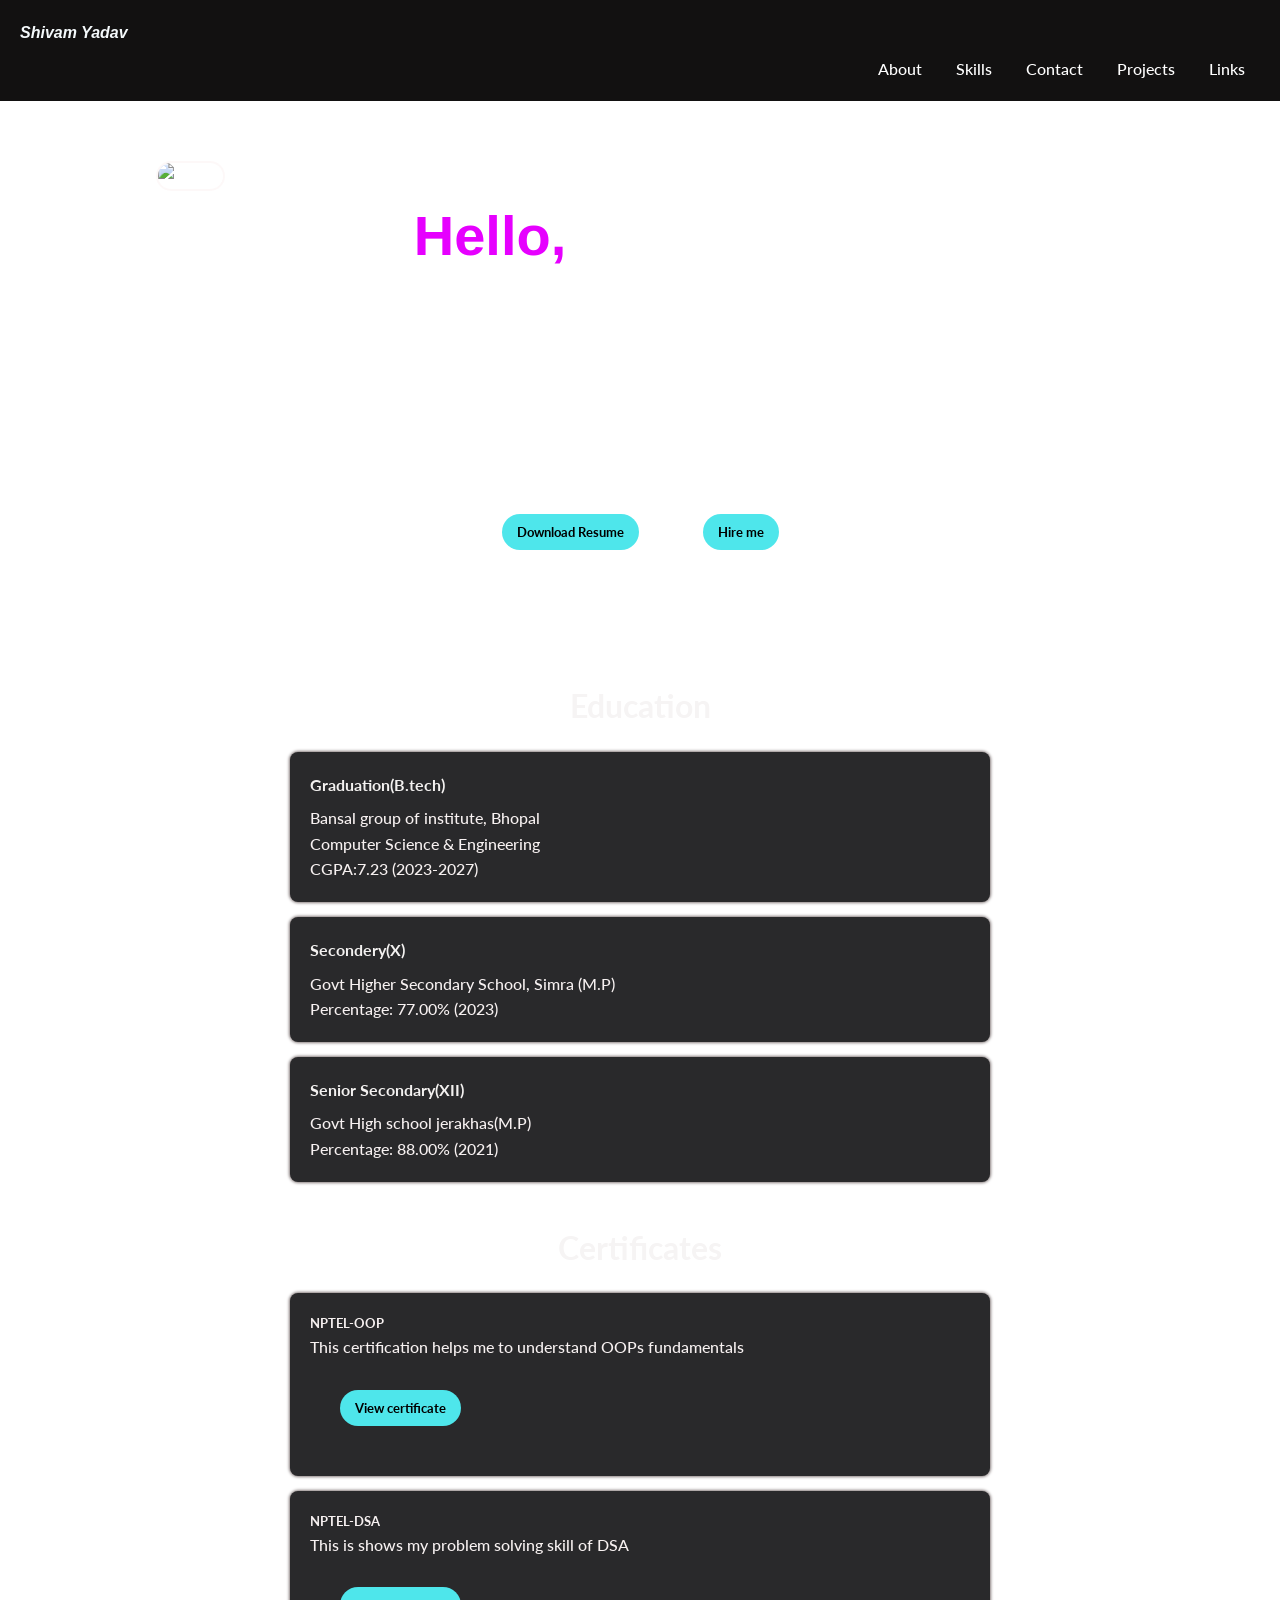
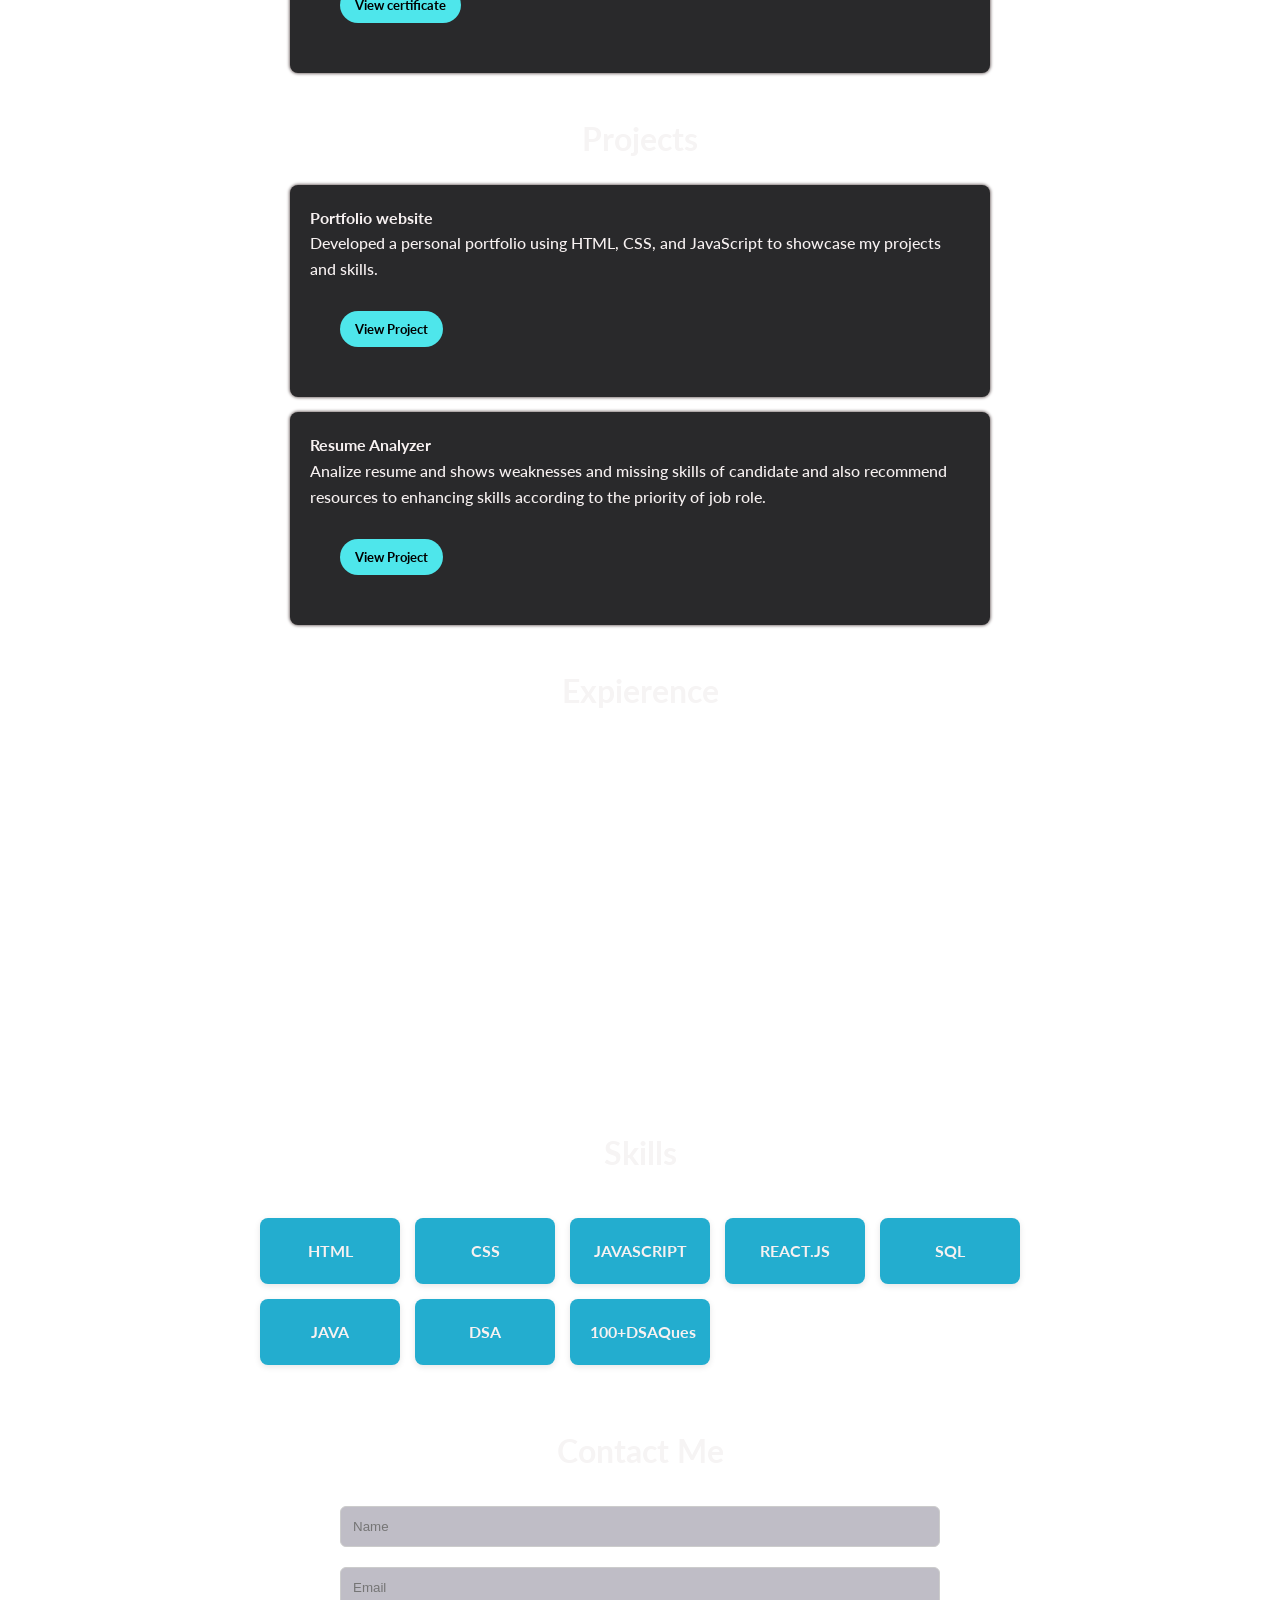
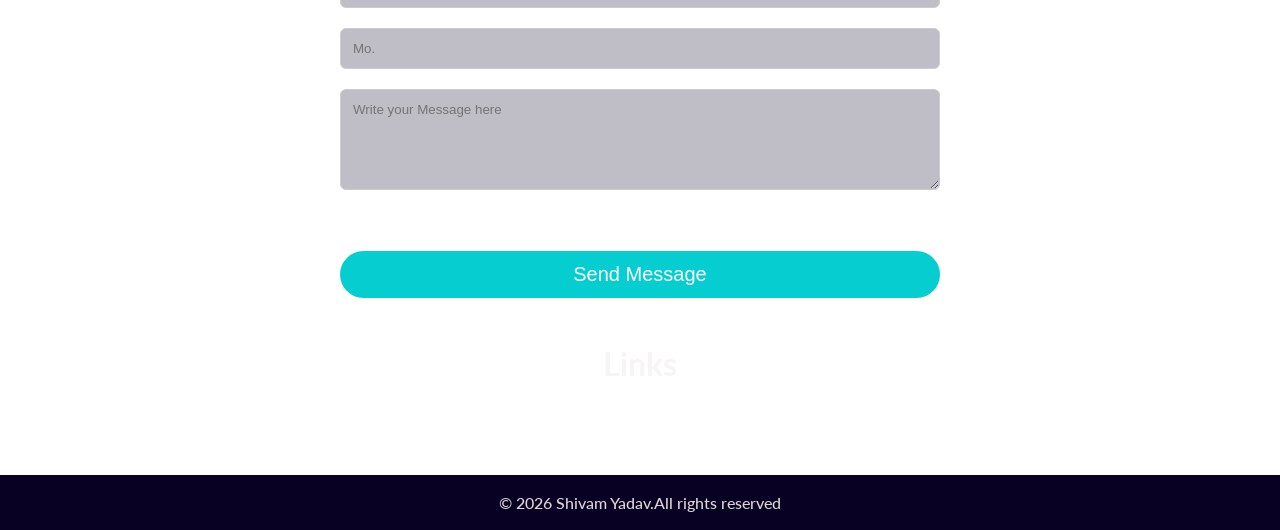
==== index.html @ 812fa4e8 "Rename learn.html to index.html" ====
<!DOCTYPE html>
<html lang="en">
<head>
    <meta charset="UTF-8">
    <meta name="viewport" content="width=device-width, initial-scale=1.0">
    <title>portfolio | shivam yadav</title>
    <link rel="preconnect" href="https://fonts.googleapis.com">
<link rel="preconnect" href="https://fonts.gstatic.com" crossorigin>
<link href="https://fonts.googleapis.com/css2?family=Lato:ital,wght@0,100;0,300;0,400;0,700;0,900;1,100;1,300;1,400;1,700;1,900&display=swap" rel="stylesheet">
<link rel="stylesheet" href="style.css">
    
<body>
    <header>
        <h2 id="logo">Shivam Yadav </h2>
        <nav >
          <a href="#Education">About </a> 
          <a href="#skills">Skills</a>
          <a href="#contact">Contact</a>
          <a href="#Projects">Projects</a>
          <a href="#links">Links</a>
        </nav>
    </header>
    <section class="hero">
        <img src="ydv.png" alt="shivam">
         <h1 id="hello">Hello,</h1>
        <h1><b>I'm Shivam  Yadav</b> </h1>
        <p>Finding a web development role where I can apply my front-end and back-end skills to design responsive and
efficient websites while continuously learning and growing as a developer.   </p>
        <a href="https://drive.google.com/file/d/1dTN6wx2rt1UvcywvHw107HE8gK0ErtZm/view?usp=sharing"><button id="btn"> Download Resume</button></a>
        <a href="#contact"><button id="btn">Hire me</button></a>
    </section>
    <section id="Education">
   <div class="education">
      <h2>Education</h2>
      <div id ="p1">
         <h4>Graduation(B.tech)</h4>
         <p>Bansal group of institute, Bhopal</p>
         <p>Computer Science & Engineering</p>
         <p>CGPA:7.23 (2023-2027)</p> 
      </div>
      <div id ="p1">
        <h4>Secondery(X)</h4>
        <p>Govt Higher Secondary School, Simra (M.P)
        <p>Percentage: 77.00% (2023)</p>
       </div>
      <div id ="p1">
        <h4>Senior Secondary(XII)</h4>
          <p>Govt High school jerakhas(M.P)</p>
          <p>Percentage: 88.00% (2021)</p>
     </div>
   </div>
    </section>
    <section id="certificates">
    <h2>Certificates</h2>
    <div class="certificate">
      <div id="p1"> 
        <h5>NPTEL-OOP</h5> 
        <p>This certification helps me to understand OOPs fundamentals</p>
       <a href="https://drive.google.com/file/d/1rb3NZRho2ADKyFc8weiMHz6QaBkxJdL8/view?usp=sharing"> 
       <button id="btn">View certificate</button></a>
       </div>
      <div id="p1"> 
          <h5>NPTEL-DSA</h5> 
          <P>This is shows my problem solving skill of DSA  </P>
       <a href="https://drive.google.com/file/d/1Ivmy9GYW-xozUu5-rt2UdjD9_EbhtNQN/view?usp=sharing"> 
        <button id="btn">View certificate</button> </a>
      </div>
    </div>
    </section>
  <section id="Projects">
  <h2>Projects</h2>
    <div class="projects"></div>
      <div id="p1"> 
         <h4>Portfolio website</h4>
         <p>Developed a personal portfolio using HTML, CSS, and JavaScript to showcase my projects and skills.</p>
         <a href="http://127.0.0.1:3000/learn.html" target="_blank"><button id="btn">View Project</button></a>
      </div>
     <div id="p1">
         <h4>Resume Analyzer</h4>
         <p>Analize resume and shows weaknesses and missing skills of candidate and also recommend resources to
          enhancing skills according to the priority of job role.</p>
         <a href="https://www.google.com"><button id="btn">View Project</button></a>
    </div>  
  </section>
    <section id="expr"> 
     <h2>Expierence</h2>
     <div class="exp">
        <div id="p1">
          <h4> Web Development-internship</h4>
          <p>Through this internship I have gained lot of real world experience to contribute my web development
technology on real world projects</p>
           <p>Duration - 1 month (Nov -Dec 25) </p>
           <p>location - work from home </p>
        </div>
        <div id="p1">
          <h4>Mern Stack Developer-internship </h4>
          <p>This gave me a lot of work experiences and team work strategies and provided opportunities to apply my
backend skill on the real-world projects</p>
           <p>Duration - 1 month (Nov -Dec 25) </p>
           <p>location - work from home </p>
        </div>
      </div>
    </section>
  <section id="skills">
    <h2>Skills</h2>
    <div class="skill-grid">
      <div class="card">HTML</div>
      <div class="card">CSS</div>
      <div class="card">JAVASCRIPT</div>
      <div class="card">REACT.JS</div>
      <div class="card">SQL</div>
      <div class="card">JAVA</div>
      <div class="card">DSA</div>
      <div class="card">100+DSAQues</div>
    </div>
  </section>
   <section id="contact">

<h2>Contact Me</h2>

<form>

<input type="text" placeholder="Name">
<input type="email" placeholder="Email">
<input type="text" placeholder="Mo.">
<textarea placeholder="Write your Message here "rows="5"></textarea>
<br><br>
<button type="submit">Send Message</button>

</form>
</section>
<section id="links">
  <h2>Links</h2>
  <nav class="links">
 <a href="https://github.com/shivam12341" target="_blank">Git hub</a> 
 <a href="https://www.instagram.com/rao__shivamm___/" target="_blank">Instagram</a> 
 <a href="https://www.facebook.com/profile.php?id=100092882140842" target="_blank">Facebook</a> 
 <a href="https://www.linkedin.com/in/shivam-yadav-8b72082a4/?lipi=urn%3Ali%3Apage%3Ad_flagship3_profile_view_base%3Bgu39cpuuSTSMkHRT3XkKXw%3D%3D" target="_blank">
 Linked-in</a>
 </nav> 
</section>
<footer>
<p>© 2026 Shivam Yadav.All rights reserved</p>

</footer>
</body>
</html>
---- style.css ----
/* Reset default browser styles */
* {
  margin: 0;
  padding: 0;
  box-sizing: border-box;
}

/* Global styles */
body {
  background-image:url("back.jpg");
  font-family: "lato", sans-serif;
  font-weight: 500;
  font-style: normal;
   
  line-height: 1.6;
  /* background: #16161b; */
  color: #f7f1f1;
  scroll-behavior: smooth;
}

/* Animation keyframes */
@keyframes fadeIn {
  from { opacity: 0; transform: translateY(20px); }
  to { opacity: 1; transform: translateY(0); }
}

@keyframes slideUp {
  from { opacity: 0; transform: translateY(50px); }
  to { opacity: 1; transform: translateY(0); }
}

@keyframes zoomIn {
  from { transform: scale(0.9); opacity: 0; }
  to { transform: scale(1); opacity: 1; }
}

/* Header */
header {
  text-align: right;
  background: #121111;
  color: #ece7e7;
  padding: 20px;
  animation: fadeIn 1s ease-in-out;
  height: fit-content;
}
 img{
  border-radius:200px;
  width: 200px;
  height:195px;
  margin-right: 900px;
  border: 2px solid rgba(252, 242, 242, 0.52);
  transition: transform 0.5s ease;
}
img:hover{
  transform: scale(1.1);
}
header h2 {
  text-align: left;
  margin-bottom: 10px;
  font-size: 1rem;
  font-weight: bold;
  font-style: italic;
  color:rgb(244, 249, 251);
  font-family: "Roboto",sans-serif;
}
  nav a {
    color: #fff;
  text-decoration: none;
  margin: 0 15px;
  font-weight: 500;
  transition: color 0.3s ease;
}

header nav a:hover {
  color: #0de6d4;
}

/* Hero section */
.hero {
  text-align: center;
  padding: 60px 20px;
  color: #fff;
  animation: zoomIn 1.2s ease-in-out;
}

.hero h1 {
  font-size: 3.5rem;
  margin-bottom: 15px;
  color:white;
}
#hello{
  font-family: "Roboto",sans-serif;
  color:rgb(230, 0, 255);
  margin-right: 300px;

}

.hero p {
  max-width: 700px;
  margin: auto;
  font-size: 1.1rem;
}
  

/* Section headings */
section h2 {
  text-align: center;
  margin: 40px 0 20px;
  font-size: 2rem;
  color: #f6f4f4;
  animation: zoomIn 1.2s ease-in-out;

}

/* Education */
.education div {
  background:rgb(41, 41, 43);
  padding: 20px;
  margin: 15px auto;
  max-width: 700px;
  border-radius: 8px;
  box-shadow: 0 2px 6px rgba(0,0,0,0.1);
 animation: zoomIn 1.2s ease-in-out;
}

.education h4 {
  color: #f3f1f0;
  margin-bottom: 8px;
}

/* Certificates */
.certificate div {
  background:rgb(41, 41, 43);
  animation: zoomIn 1.2s ease-in-out;
  padding: 20px;
  margin: 15px auto;
  max-width: 700px;
  border-radius: 8px;
  box-shadow: 0 2px 6px rgba(0,0,0,0.1);
 
}

#btn {
  background: #4ee6eb;
  font-weight: bold;
  border: none;
  font-family: "lato",sans-serif;
  justify-content: center;
  padding: 10px 15px;
  color: #000000;
  border-radius: 30px;
  margin: 30px;
  cursor: pointer;
  transition: background 0.3s ease, transform 0.3s ease;
}

#btn:hover {
  background: #15ccf6;
  transform: scale(1.05);
}

/* Projects */
#p1 {
  background:rgb(41, 41, 43);
  padding: 20px;
  margin: 15px auto;
  max-width: 700px;
  border-radius: 8px;
  box-shadow: 0 2px 6px rgba(0,0,0,0.1);
 animation: zoomIn 1.2s ease-in-out;
}

#btn1 {
  background: #15ccf6;
  border: none;
  padding: 10px 15px;
  color: #fff;
  border-radius: 30px;
  cursor: pointer;
  transition: transform 0.6s ease;
}

#btn1:hover {
  background: #1976d2;
  transform: scale(1.1);
}

/* Experience */
.exp div {
  background: rgb(41, 41, 43);
  backdrop-filter:blur(10px);
 -webkit-backdrop-filter: blur(10px);
  padding: 20px;
  margin: 15px auto;
  max-width: 700px;
  border-radius: 8px;
  box-shadow: 0 2px 6px rgba(0,0,0,0.1);
  animation: slideUp 1s ease-in-out;
}

#internship:hover {
  background: #388e3c;
  transform: scale(1.05);
}

/* Skills grid */
.skill-grid {
  display: grid;
  grid-template-columns: repeat(auto-fit, minmax(120px, 1fr));
  gap: 15px;
  max-width: 800px;
  margin: auto;
  padding: 20px;
  animation: zoomIn 1.2s ease-in-out;
}

.card {
  background: #23adcf;
  padding: 20px;
  text-align: center;
  border-radius: 8px;
  box-shadow: 0 2px 6px rgba(0,0,0,0.1);
  font-weight: bold;
  transition: transform 0.3s ease, background 0.3s ease;
  animation: fadeIn 1s ease-in-out;
}

.card:hover {
  transform: translateY(-5px) scale(1.05);
  background: #37a8e6;
}

/* Contact form */
form {
  max-width: 600px;
  margin: auto;
  display: flex;
  flex-direction: column;
  animation: fadeIn 1s ease-in-out;
}

form input, form textarea {
  background-color: #bfbdc6;
  margin: 10px 0;
  padding: 12px;
  border: 1px solid #ccc;
  border-radius: 6px;
  font-family: "Roboto.",sans-serif;
}

form button {
  background: #05cdd0;
  border: none;
  padding: 12px;
  color: #fff;
  font-size: 20px;
  border-radius: 30px;
  border-color: #f2f5f5;
  cursor:pointer;
  transition:  transform 0.2s ease;
}

form button:hover {
  background: #10beea;
  transform: scale(1.05);
}

/* Links */
#links  {
text-align: center;
  margin: 0 10px;
  text-decoration: none;
  color: #edeff0;
  font-weight: 500;
  transition: color 0.3s ease;
}

#links nav a:hover {
    justify-content:flex; ;
    text-align:center;
     margin-left:20px;
    color: #da5c22;
}

/* Footer */
footer {
  background: #090123;
  color: #ded5d5;
  text-align: center;
  padding: 15px;
  margin-top: 40px;
  animation: fadeIn 1s ease-in-out;
}
/* Transition */
#p1{
  transition: transform 0.3s ease,background 0.3s ease;
box-shadow: 0px 0px 3px 1px rgb(133, 123, 123);}
#p1:hover{
  background-color: #38363e;

  transform: scale(1.05);
}
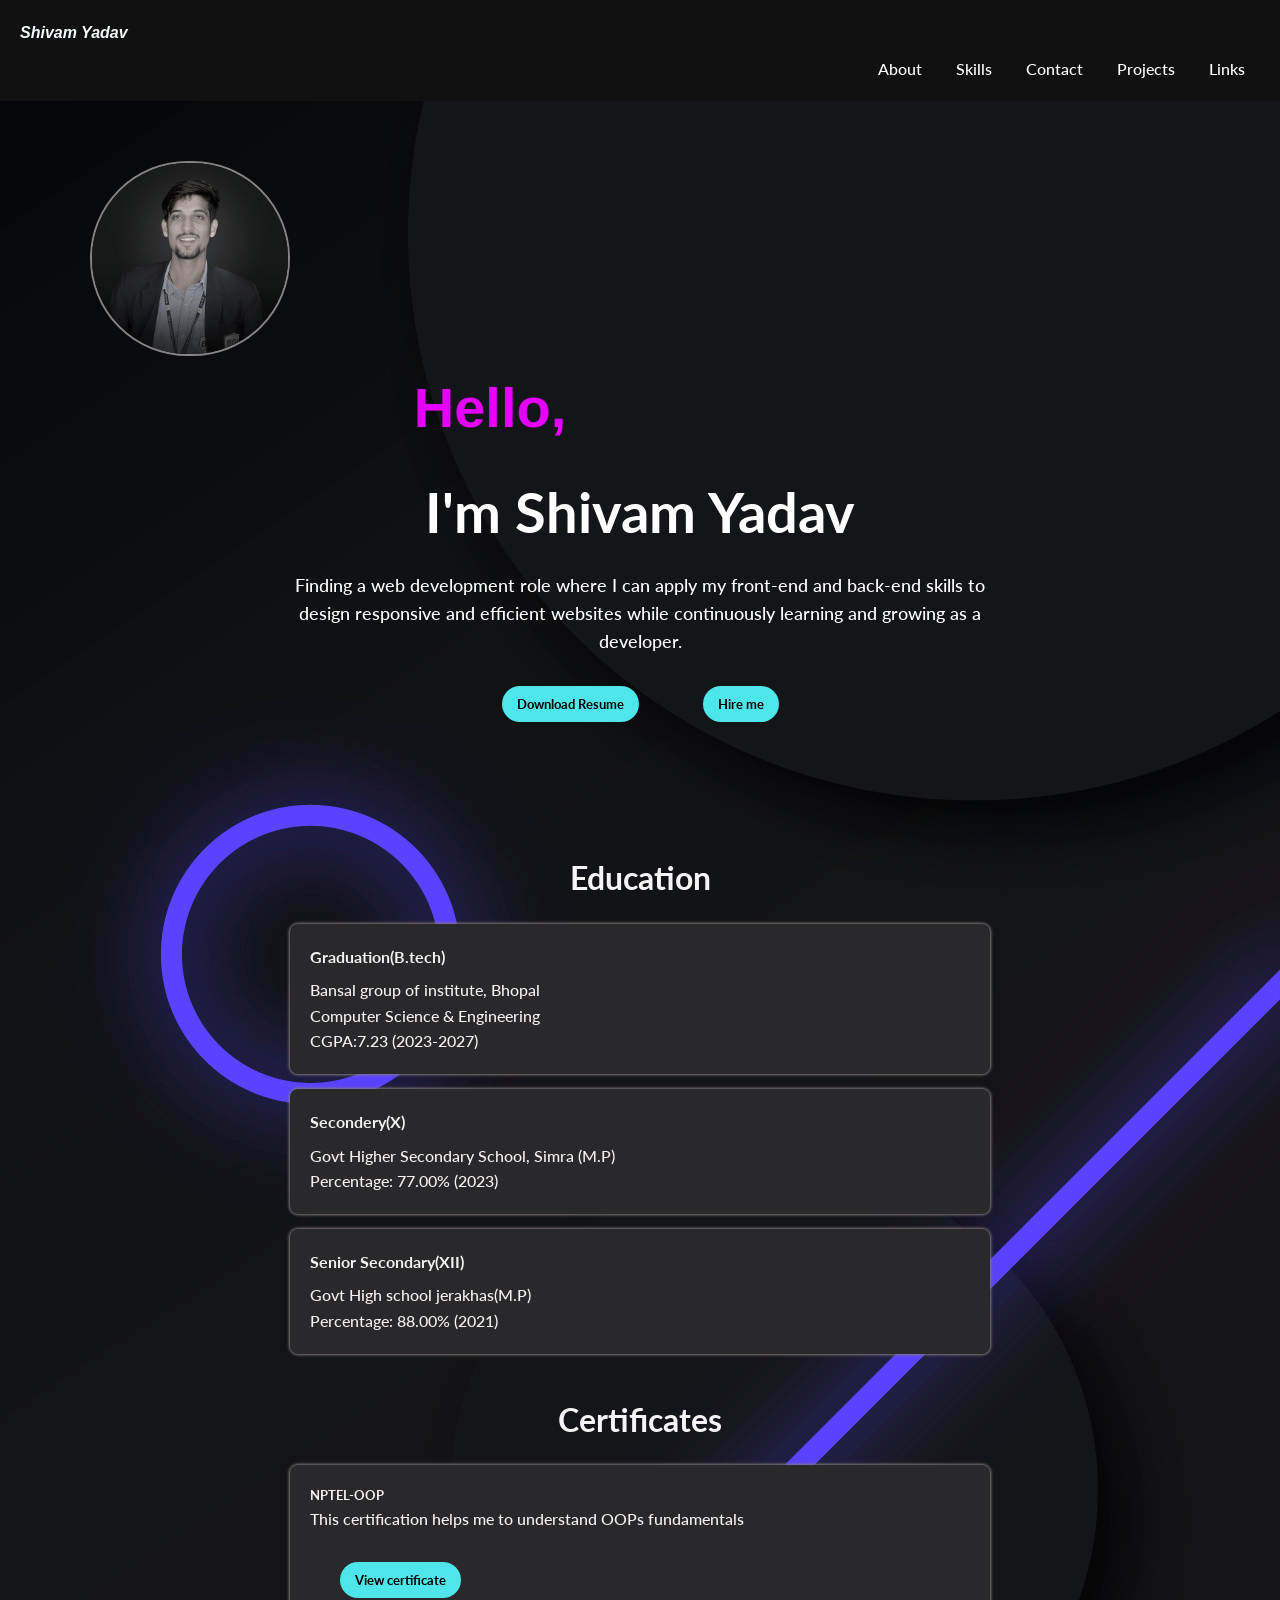
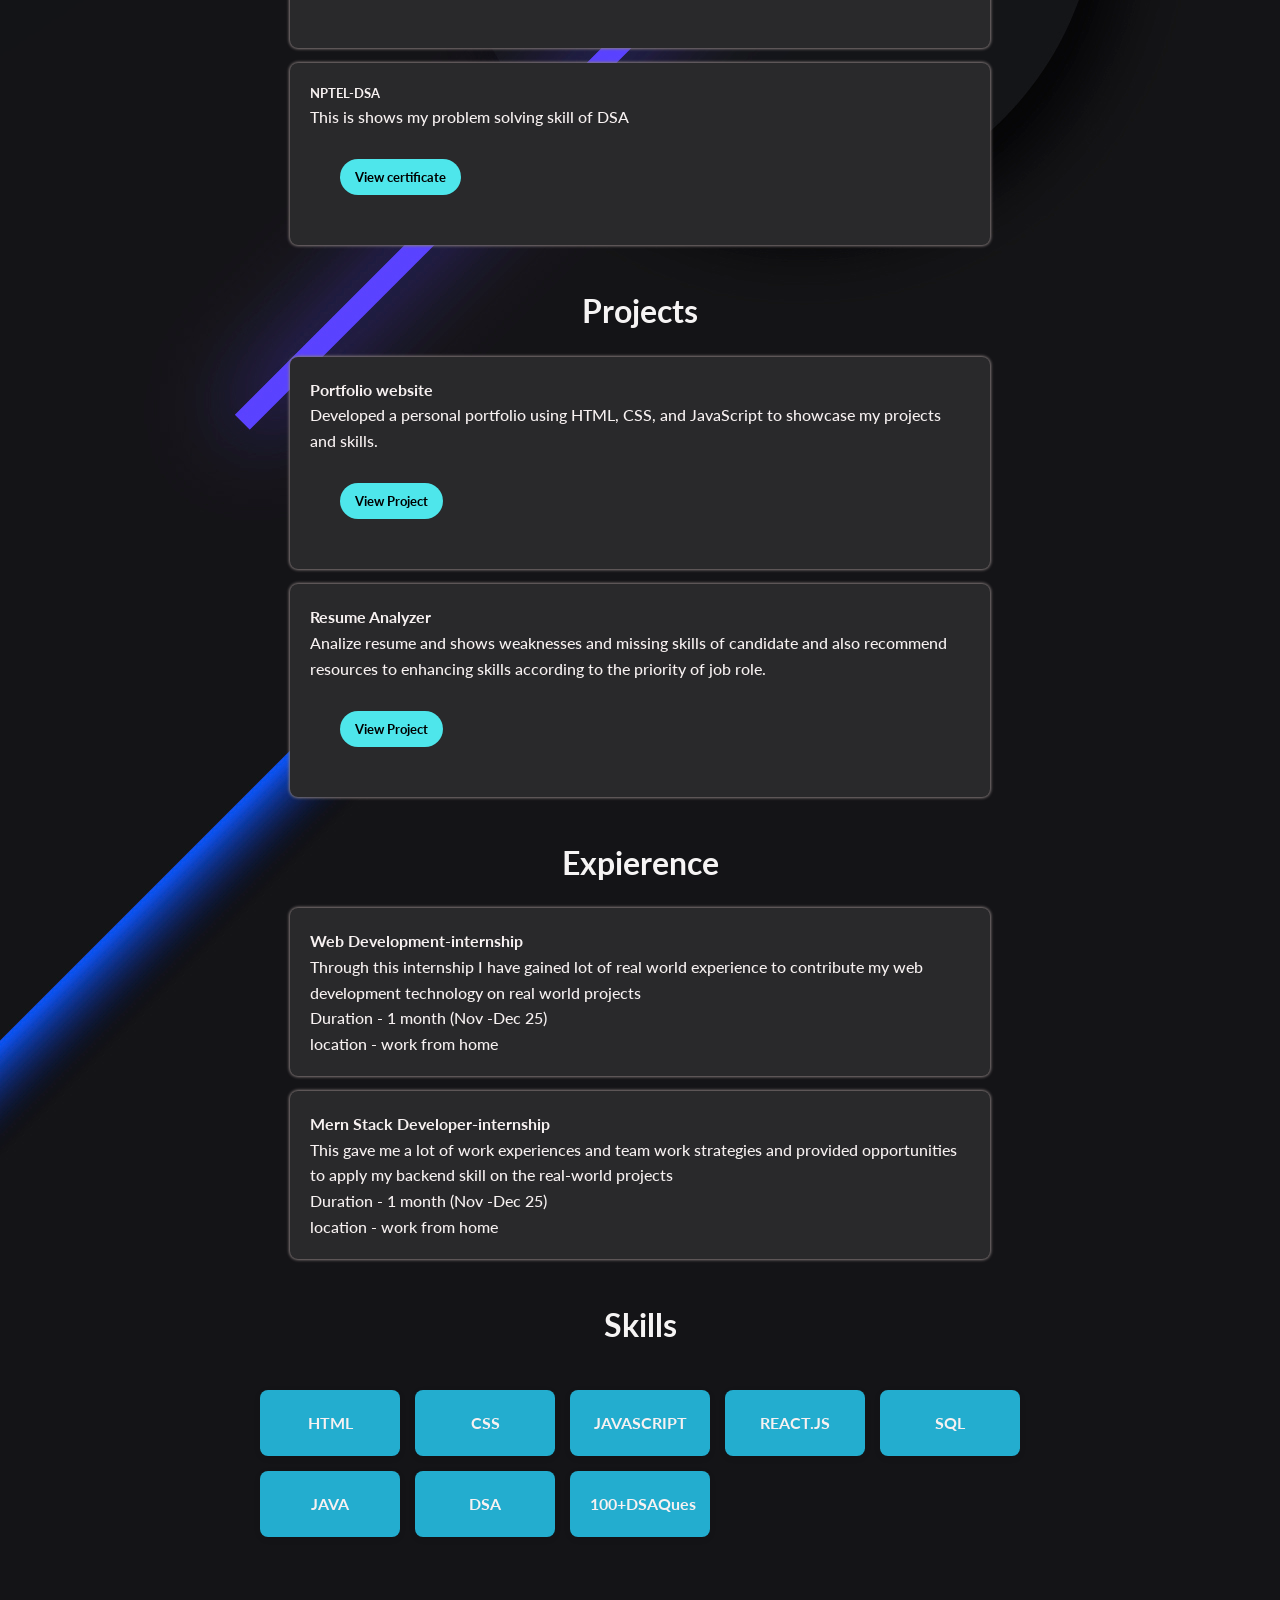
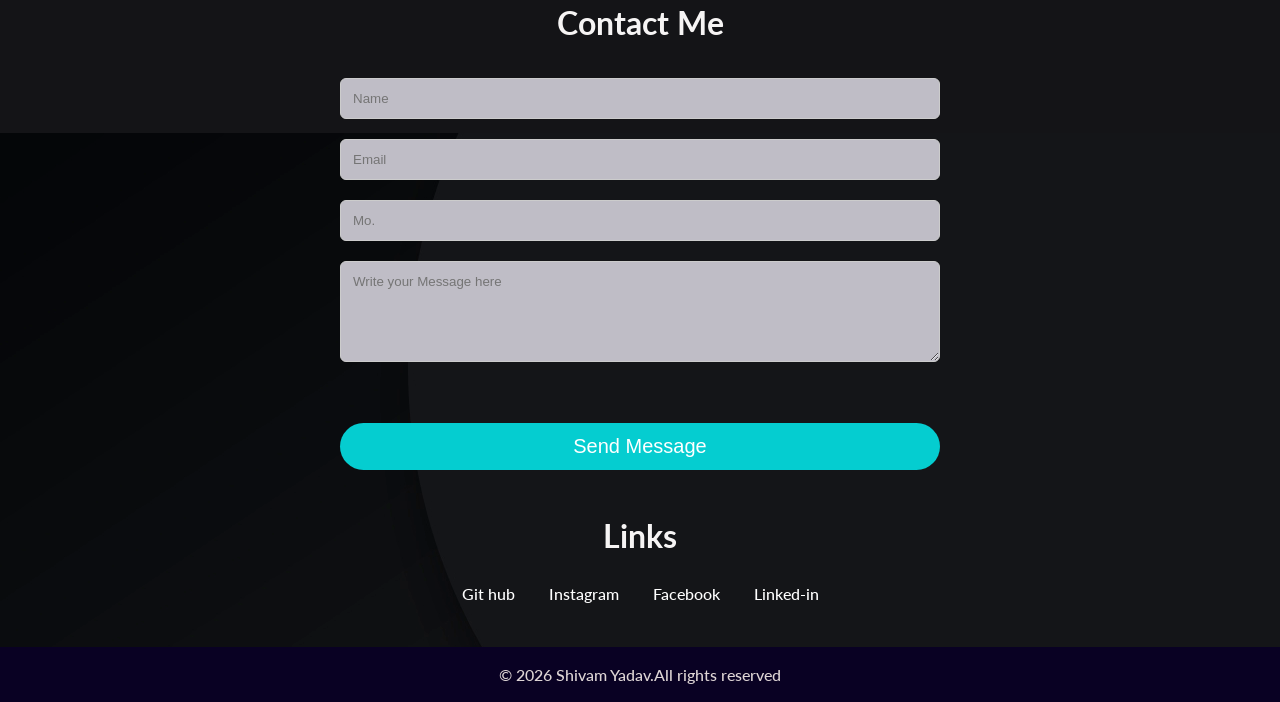
==== commit 7b4a4b25: "live project link added" ====
--- a/index.html
+++ b/index.html
@@ -73,7 +73,7 @@
       <div id="p1"> 
          <h4>Portfolio website</h4>
          <p>Developed a personal portfolio using HTML, CSS, and JavaScript to showcase my projects and skills.</p>
-         <a href="http://127.0.0.1:3000/learn.html" target="_blank"><button id="btn">View Project</button></a>
+         <a href="https://shivam12341.github.io/my-portfolio/" target="_blank"><button id="btn">View Project</button></a>
       </div>
      <div id="p1">
          <h4>Resume Analyzer</h4>
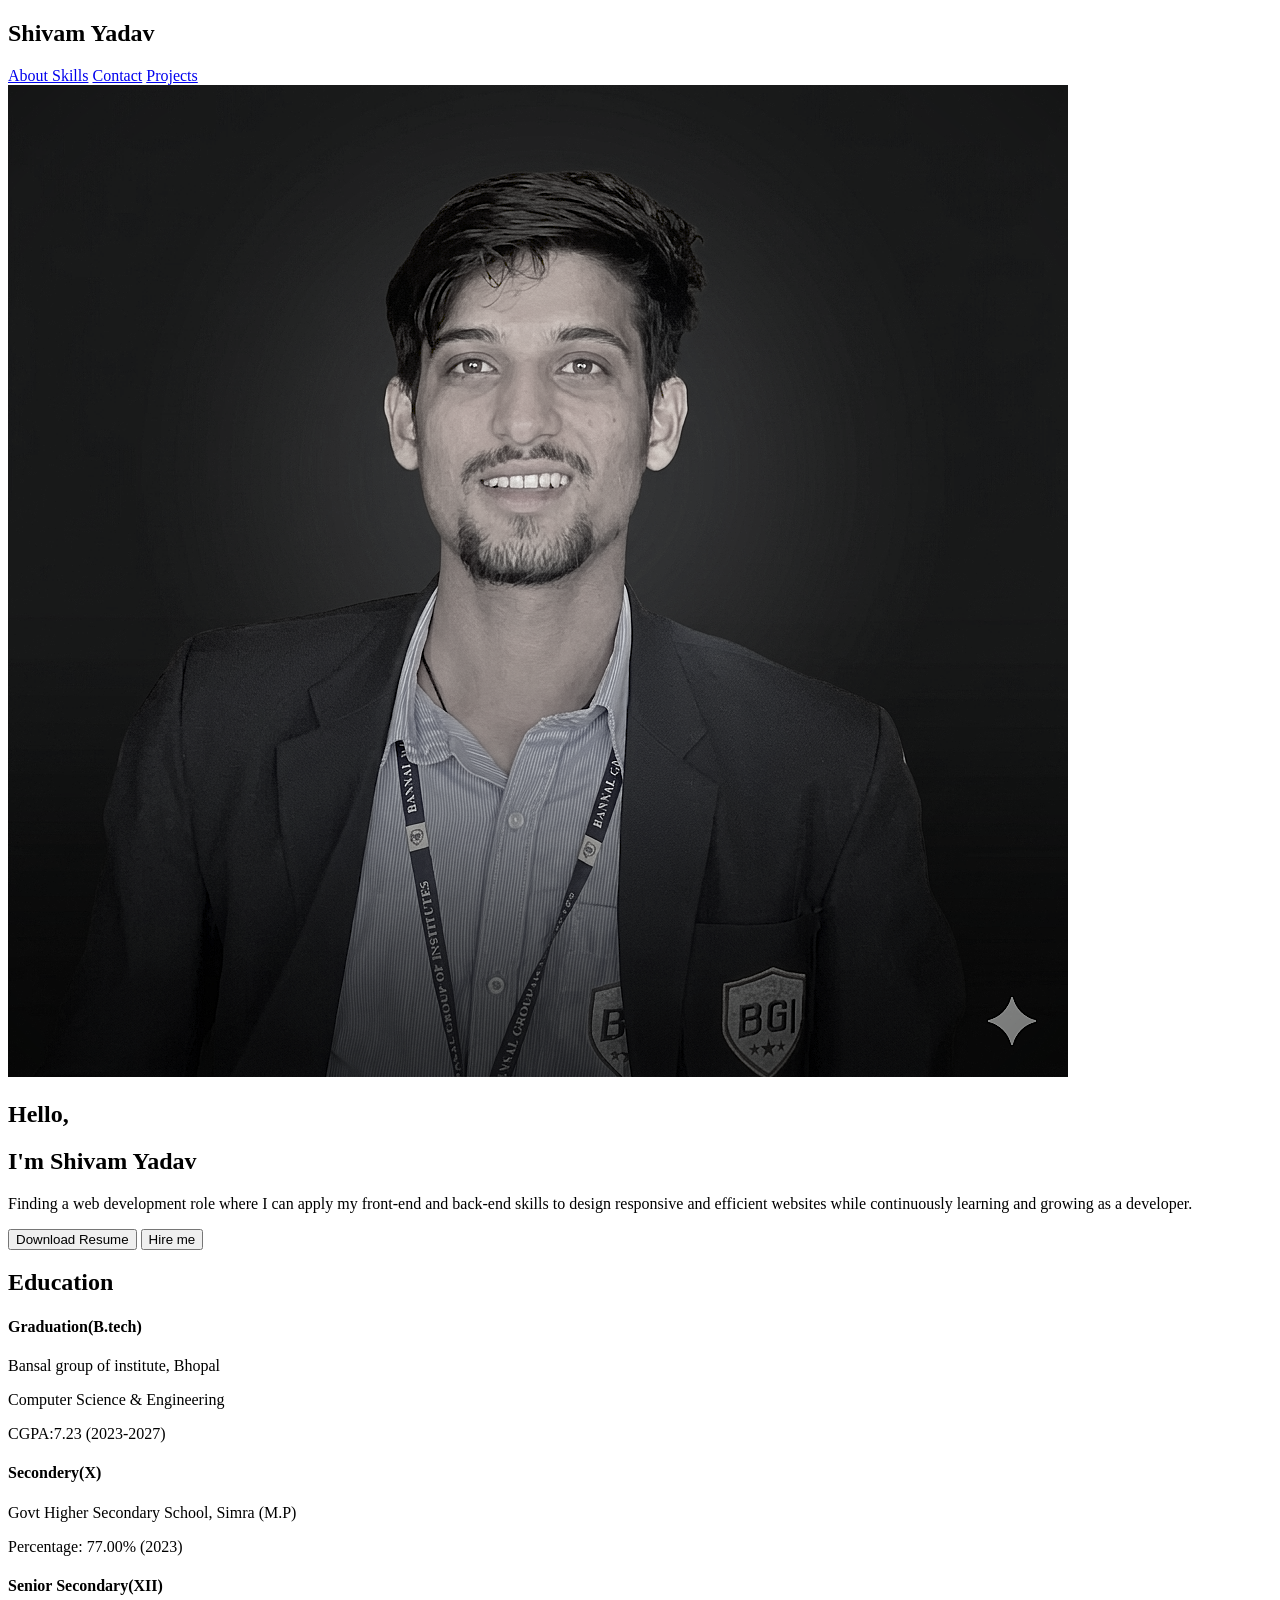
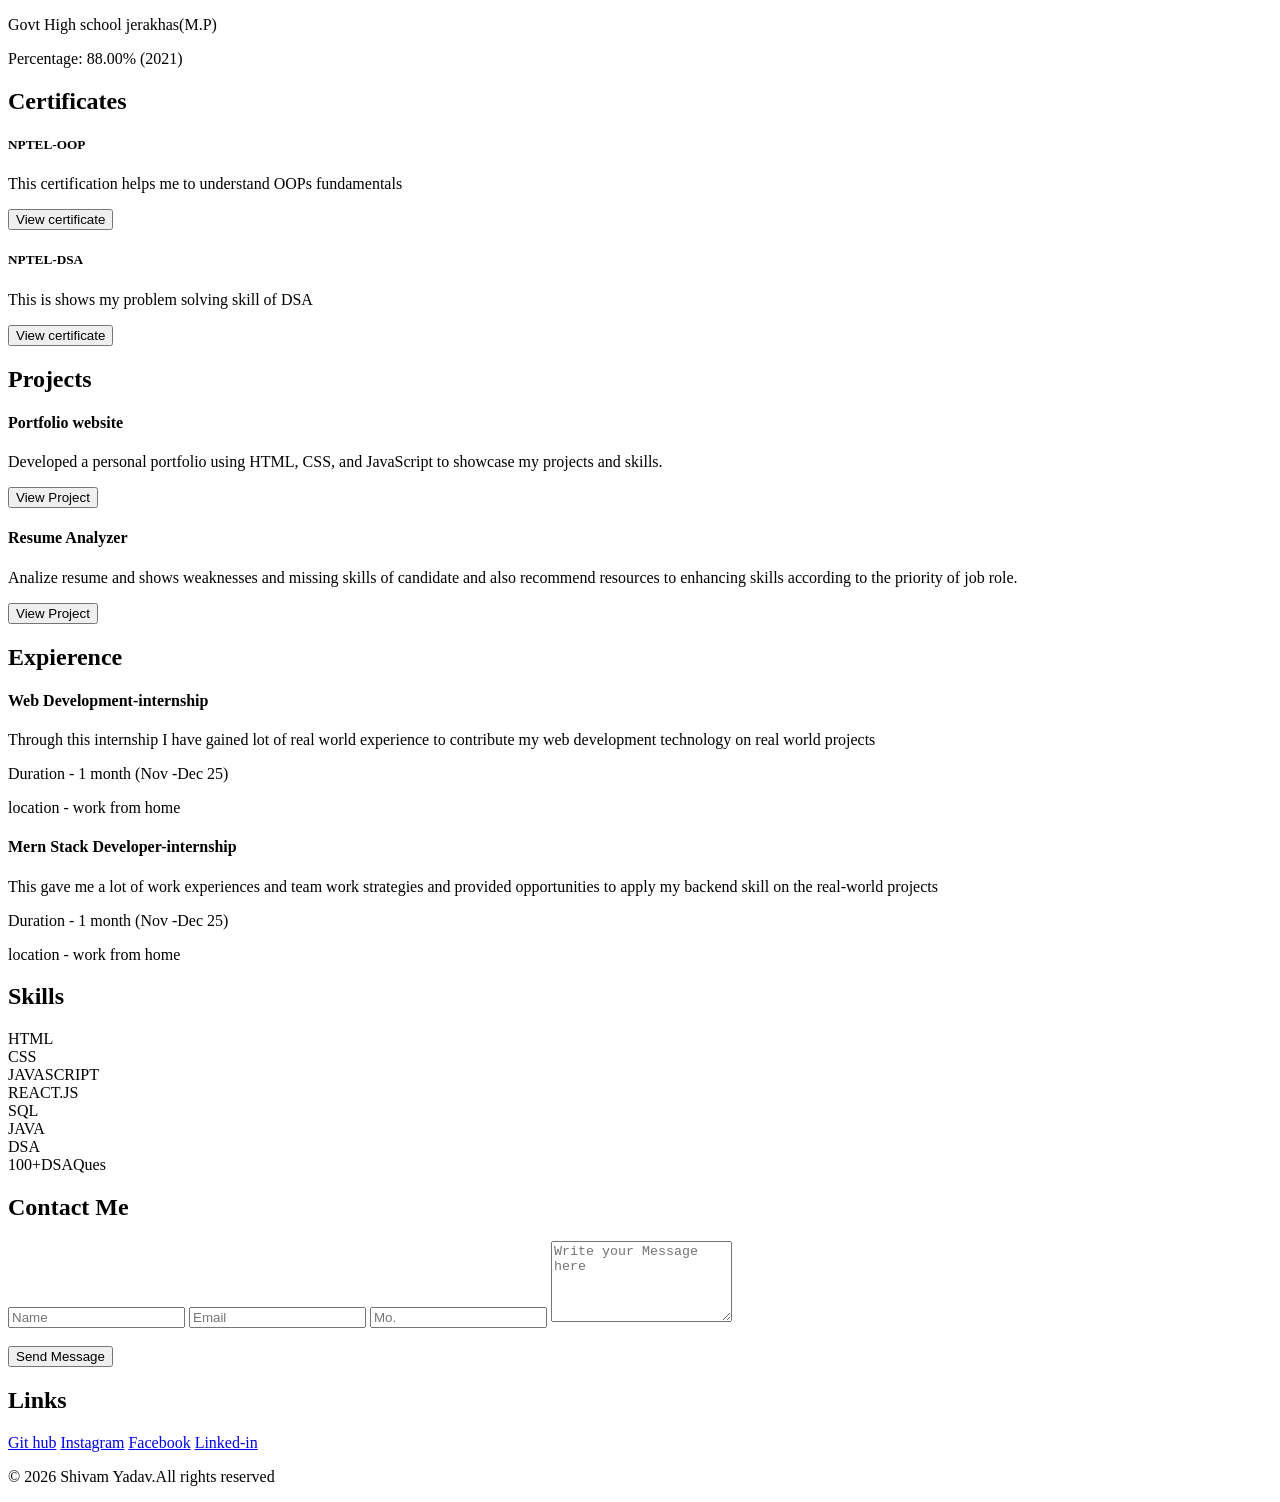
==== commit ea28e5a2: "Update index.html" ====
--- a/index.html
+++ b/index.html
@@ -7,8 +7,8 @@
     <link rel="preconnect" href="https://fonts.googleapis.com">
 <link rel="preconnect" href="https://fonts.gstatic.com" crossorigin>
 <link href="https://fonts.googleapis.com/css2?family=Lato:ital,wght@0,100;0,300;0,400;0,700;0,900;1,100;1,300;1,400;1,700;1,900&display=swap" rel="stylesheet">
-<link rel="stylesheet" href="style.css">
-    
+<link rel="stylesheet" href="learn.css">
+</head>   
 <body>
     <header>
         <h2 id="logo">Shivam Yadav </h2>
@@ -17,9 +17,10 @@
           <a href="#skills">Skills</a>
           <a href="#contact">Contact</a>
           <a href="#Projects">Projects</a>
-          <a href="#links">Links</a>
+          <!-- <a href="#links">Links</a> -->
         </nav>
     </header>
+    <main>
     <section class="hero">
         <img src="ydv.png" alt="shivam">
          <h1 id="hello">Hello,</h1>
@@ -30,7 +31,7 @@
         <a href="#contact"><button id="btn">Hire me</button></a>
     </section>
     <section id="Education">
-   <div class="education">
+   <!-- <div class="education"> -->
       <h2>Education</h2>
       <div id ="p1">
          <h4>Graduation(B.tech)</h4>
@@ -52,7 +53,7 @@
     </section>
     <section id="certificates">
     <h2>Certificates</h2>
-    <div class="certificate">
+    <!-- <div class="certificate"> -->
       <div id="p1"> 
         <h5>NPTEL-OOP</h5> 
         <p>This certification helps me to understand OOPs fundamentals</p>
@@ -69,7 +70,7 @@
     </section>
   <section id="Projects">
   <h2>Projects</h2>
-    <div class="projects"></div>
+    <!-- <div class="projects"></div> -->
       <div id="p1"> 
          <h4>Portfolio website</h4>
          <p>Developed a personal portfolio using HTML, CSS, and JavaScript to showcase my projects and skills.</p>
@@ -84,7 +85,7 @@
   </section>
     <section id="expr"> 
      <h2>Expierence</h2>
-     <div class="exp">
+     <!-- <div class="exp"> -->
         <div id="p1">
           <h4> Web Development-internship</h4>
           <p>Through this internship I have gained lot of real world experience to contribute my web development
@@ -139,6 +140,7 @@
  Linked-in</a>
  </nav> 
 </section>
+</main>
 <footer>
 <p>© 2026 Shivam Yadav.All rights reserved</p>
 
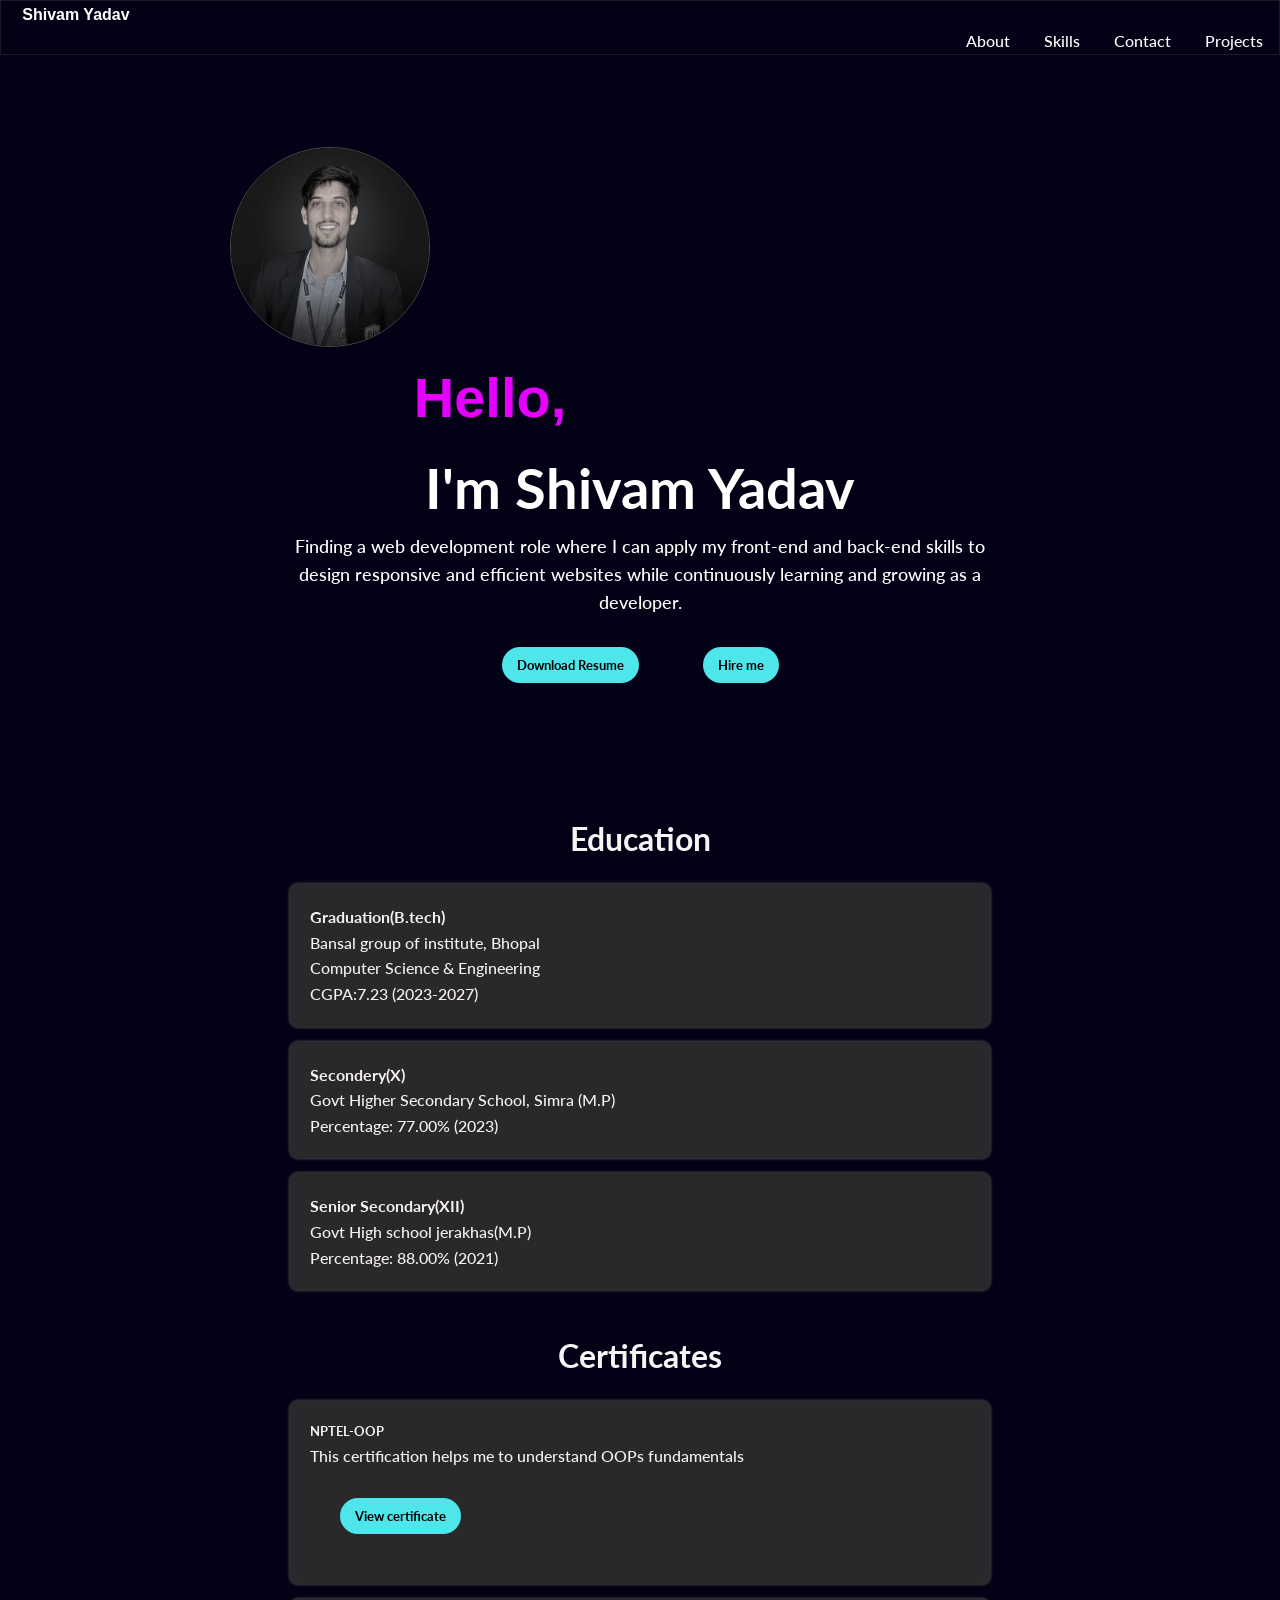
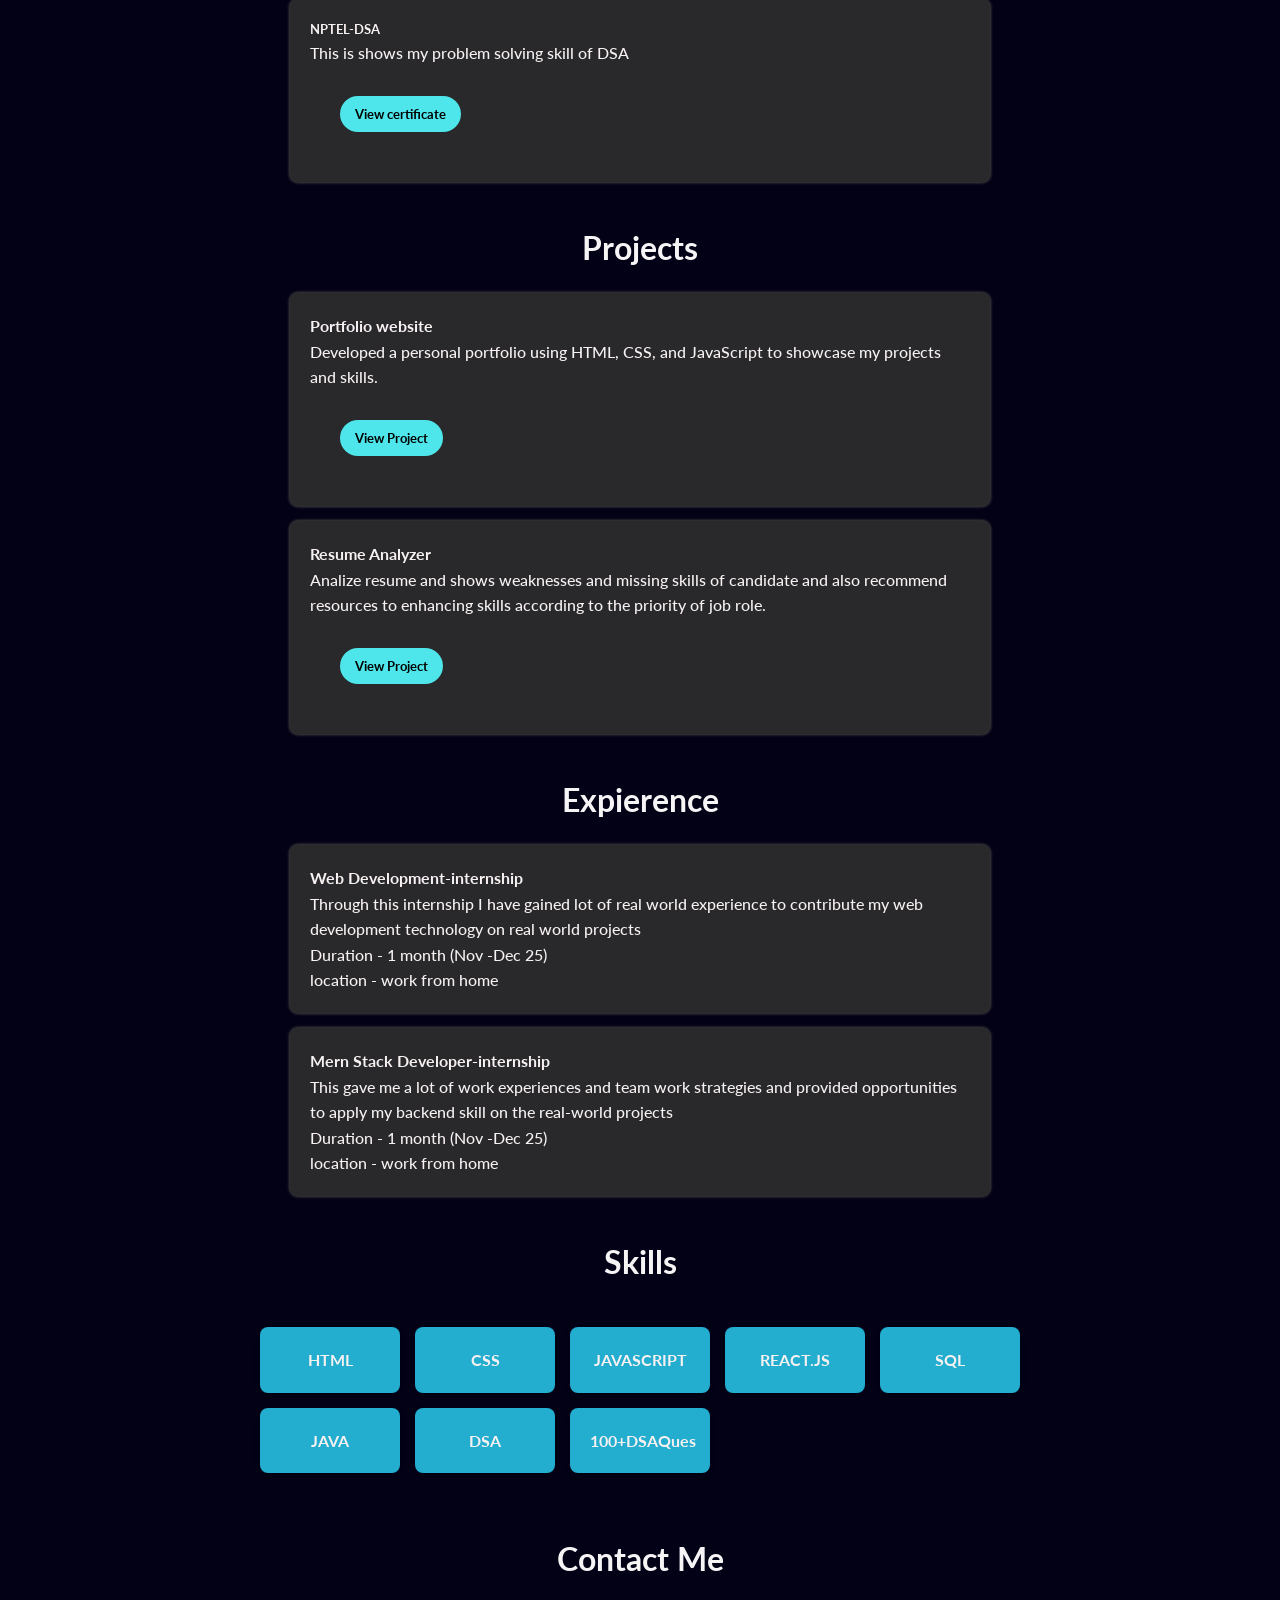
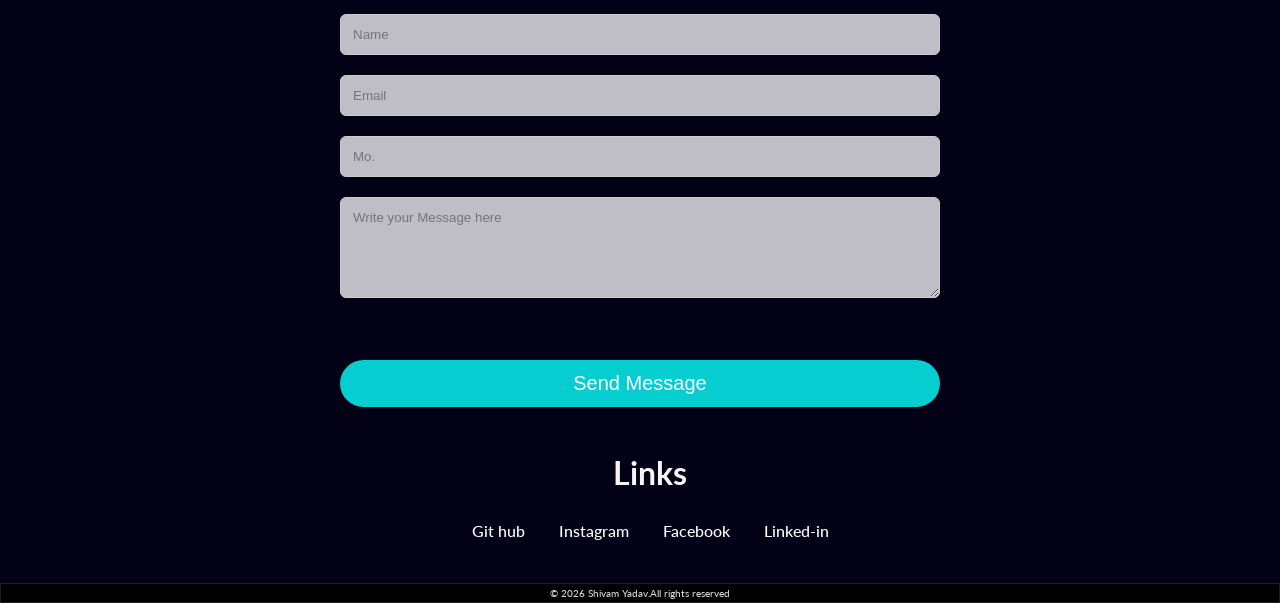
==== commit f75242f2: "Update index.html" ====
--- a/index.html
+++ b/index.html
@@ -7,7 +7,7 @@
     <link rel="preconnect" href="https://fonts.googleapis.com">
 <link rel="preconnect" href="https://fonts.gstatic.com" crossorigin>
 <link href="https://fonts.googleapis.com/css2?family=Lato:ital,wght@0,100;0,300;0,400;0,700;0,900;1,100;1,300;1,400;1,700;1,900&display=swap" rel="stylesheet">
-<link rel="stylesheet" href="learn.css">
+<link rel="stylesheet" href="style.css">
 </head>   
 <body>
     <header>
--- a/style.css
+++ b/style.css
@@ -0,0 +1,310 @@
+/* Reset default browser styles */
+* {
+  margin: 0;
+  padding: 0;
+  box-sizing: border-box;
+  scroll-behavior:smooth;
+}
+
+/* Global styles */
+body {
+  /* background-image:url("back.jpg"); */
+  font-family: "lato", sans-serif;
+  font-weight: 500;
+  font-style:normal;
+  line-height:1.6;
+  background: #020115;
+  color: #f7f1f1;
+}
+
+/* Animation keyframes */
+@keyframes fadeIn {
+  from { opacity: 0; transform: translateY(20px); }
+  to { opacity: 1; transform: translateY(0); }
+}
+
+@keyframes slideUp {
+  from { opacity: 0; transform: translateY(50px); }
+  to { opacity: 1; transform: translateY(0); }
+}
+
+@keyframes zoomIn {
+  from { transform: scale(0.9); opacity: 0; }
+  to { transform: scale(1); opacity: 1; }
+}
+
+/* Header */
+header {  
+  position: fixed;
+  border: 1px solid rgba(82, 80, 80, 0.322);
+  text-align: right;
+  background: #030115;
+  color: #ece7e7;
+  padding: 1px;
+  animation: fadeIn 2s ease-in-out;
+  height: fit-content;
+  width: 100%;
+}
+ img{
+  margin-right: 50% ;
+  border-radius:300px;
+  margin-top:7%;
+  max-width: 200px;
+  height: 200px;
+  border: 1px solid rgb(78, 73, 73);
+  transition: transform 0.5s ease;
+  
+}
+img:hover{
+  transform: scale(1.1);
+}
+header h2 {
+  margin-right: 90%;
+  font-size: 1rem;
+  font-weight: bold;
+  color:rgb(255, 255, 255);
+  font-family: "Roboto",sans-serif;
+}
+  nav a {
+   color: #fff;
+   text-decoration: none;
+  margin: 0 15px;
+  font-weight: 500;
+  transition: color 0.3s ease;
+}
+
+header nav a:hover {
+  color: #0de6d4;
+  
+}
+
+/* Hero section */
+.hero {
+  width: 100%;
+  text-align: center;
+  padding: 60px 20px;
+  color: #fff;
+  animation: zoomIn 1.2s ease-in-out;
+}
+
+.hero h1 {
+  font-size: 3.5rem;
+  color:white;
+}
+#hello{
+  font-family: "Roboto",sans-serif;
+  color:rgb(230, 0, 255);
+  margin-right: 300px;
+
+}
+
+.hero p {
+  max-width: 700px;
+  margin: auto;
+  font-size: 1.1rem;
+}
+  
+
+/* Section headings */
+section h2 {
+  text-align: center;
+  margin: 40px 0 20px;
+  font-size: 2rem;
+  color: #f6f4f4;
+  animation: zoomIn 1.2s ease-in-out;
+
+}
+
+/* Education */
+.education div {
+  width:100%;
+  background:rgb(41, 41, 43);
+  padding: 20px;
+  margin: 15px auto;
+  max-width: 700px;
+  border-radius: 8px;
+  box-shadow: 0 2px 6px rgba(0,0,0,0.1);
+ animation: zoomIn 1.2s ease-in-out;
+}
+
+.education h4 {
+  color: #f3f1f0;
+  margin-bottom: 8px;
+}
+
+/* Certificates */
+.certificate div {
+  width: 100%;
+  background:rgb(41, 41, 43);
+  animation: zoomIn 1.2s ease-in-out;
+  padding: 20px;
+  margin: 15px auto;
+  max-width: 700px;
+  border-radius: 8px;
+  box-shadow: 0 2px 6px rgba(0,0,0,0.1);
+ 
+}
+
+#btn {
+  background: #4ee6eb;
+  font-weight: bold;
+  border: none;
+  font-family: "lato",sans-serif;
+  justify-content: center;
+  padding: 10px 15px;
+  color: #000000;
+  border-radius: 30px;
+  margin: 30px;
+  cursor: pointer;
+  transition: background 0.3s ease, transform 0.3s ease;
+}
+
+#btn:hover {
+  background: #15ccf6;
+  transform: scale(1.05);
+}
+
+/* Projects */
+#p1 {
+  background:rgb(41, 41, 43);
+  padding: 20px;
+  margin: 15px auto;
+  max-width: 700px;
+  border-radius: 8px;
+  box-shadow: 0 2px 6px rgba(0,0,0,0.1);
+ animation: zoomIn 1.2s ease-in-out;
+  width: 100%;
+}
+
+#btn1 {
+  background: #15ccf6;
+  border: none;
+  padding: 10px 15px;
+  color: #fff;
+  border-radius: 30px;
+  cursor: pointer;
+  transition: transform 0.6s ease;
+}
+
+#btn1:hover {
+  background: #1976d2;
+  transform: scale(1.1);
+}
+
+/* Experience */
+.exp div {
+  width: 100%;
+  background: rgb(41, 41, 43);
+  padding: 20px;
+  margin: 15px auto;
+  max-width: 700px;
+  border-radius: 8px;
+  box-shadow: 0 2px 6px rgba(0,0,0,0.1);
+  animation: slideUp 1s ease-in-out;
+}
+
+/* Skills grid */
+.skill-grid {
+  display: grid;
+  grid-template-columns: repeat(auto-fit, minmax(120px, 1fr));
+  gap: 15px;
+  max-width: 800px;
+  margin: auto;
+  padding: 20px;
+  animation: zoomIn 1.2s ease-in-out;
+}
+
+.card {
+  width: 100%;
+  background: #23adcf;
+  padding: 20px;
+  text-align: center;
+  border-radius: 8px;
+  box-shadow: 0 2px 6px rgba(0,0,0,0.1);
+  font-weight: bold;
+  transition: transform 0.3s ease, background 0.3s ease;
+  animation: fadeIn 1s ease-in-out;
+}
+
+.card:hover {
+  transform: translateY(-5px) scale(1.05);
+  background: #37a8e6;
+}
+
+/* Contact form */
+form {
+  width: 100%;
+  max-width: 600px;
+  margin: auto;
+  display: flex;
+  flex-direction: column;
+  animation: fadeIn 1s ease-in-out;
+}
+
+form input, form textarea {
+  background-color: #bfbdc6;
+  margin: 10px 0;
+  padding: 12px;
+  border: 1px solid #ccc;
+  border-radius: 6px;
+  font-family: "Roboto.",sans-serif;
+}
+
+form button {
+  background: #05cdd0;
+  border: none;
+  padding: 12px;
+  color: #fff;
+  font-size: 20px;
+  border-radius: 30px;
+  border-color: #f2f5f5;
+  cursor:pointer;
+  transition:  transform 0.2s ease;
+}
+
+form button:hover {
+  background: #10beea;
+  transform: scale(1.05);
+}
+
+/* Links */
+#links  {
+  width: 100%;
+text-align: center;
+  margin: 0 10px;
+  text-decoration: none;
+  color: #edeff0;
+  font-weight: 500;
+  transition: color 0.3s ease;
+}
+
+#links nav a:hover {
+    justify-content:flex; ;
+    text-align:center;
+     margin-left:20px;
+    color: #00f7ff;
+}
+
+/* Footer */
+footer {
+  border: 1px solid rgb(31, 30, 30);
+  font-size: 10px;
+  background: #000000;
+  color: #ded5d5;
+  text-align: center;
+  width:100%;
+  padding: 1px;
+  margin-top: 40px;
+  animation: fadeIn 1s ease-in-out;
+}
+/* Transition */
+#p1{
+box-shadow: 0px 0px 3px 1px rgb(71, 68, 68);
+transition: transform 0.3s ease,background 0.5s ease;
+
+}
+#p1:hover{
+  background-color: #17171a;
+  transform: scale(1.01);
+}
+
